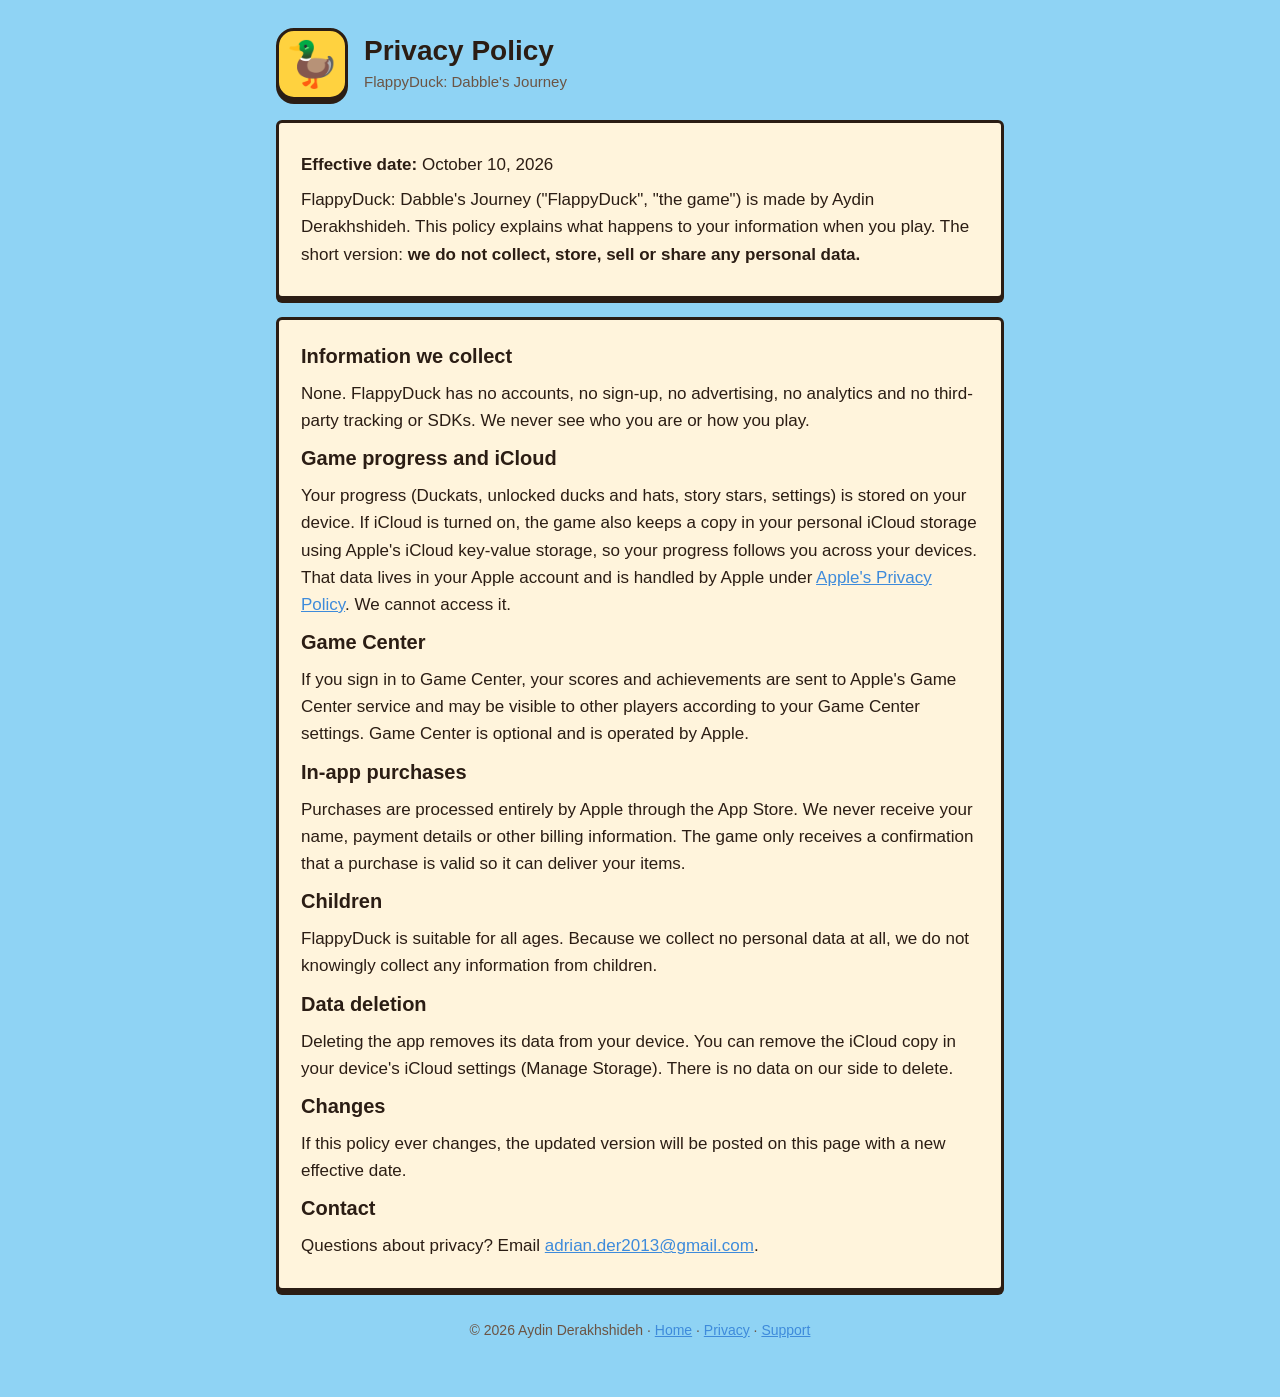
==== privacy.html @ c8196444 "Add website, privacy policy and support pages" ====
<!doctype html>
<html lang="en">
<head>
<meta charset="utf-8">
<meta name="viewport" content="width=device-width, initial-scale=1">
<title>Privacy Policy · FlappyDuck</title>
<link rel="stylesheet" href="style.css">
</head>
<body>
<div class="wrap">
<header><a class="badge" href="./" aria-label="Home">🦆</a><div><h1>Privacy Policy</h1><p class="sub">FlappyDuck: Dabble's Journey</p></div></header>
<div class="card">
<p><strong>Effective date:</strong> October 10, 2026</p>
<p>FlappyDuck: Dabble's Journey ("FlappyDuck", "the game") is made by Aydin Derakhshideh. This policy explains what happens to your information when you play. The short version: <strong>we do not collect, store, sell or share any personal data.</strong></p>
</div>
<div class="card">
<h2>Information we collect</h2>
<p>None. FlappyDuck has no accounts, no sign-up, no advertising, no analytics and no third-party tracking or SDKs. We never see who you are or how you play.</p>
<h2>Game progress and iCloud</h2>
<p>Your progress (Duckats, unlocked ducks and hats, story stars, settings) is stored on your device. If iCloud is turned on, the game also keeps a copy in your personal iCloud storage using Apple's iCloud key-value storage, so your progress follows you across your devices. That data lives in your Apple account and is handled by Apple under <a href="https://www.apple.com/legal/privacy/">Apple's Privacy Policy</a>. We cannot access it.</p>
<h2>Game Center</h2>
<p>If you sign in to Game Center, your scores and achievements are sent to Apple's Game Center service and may be visible to other players according to your Game Center settings. Game Center is optional and is operated by Apple.</p>
<h2>In-app purchases</h2>
<p>Purchases are processed entirely by Apple through the App Store. We never receive your name, payment details or other billing information. The game only receives a confirmation that a purchase is valid so it can deliver your items.</p>
<h2>Children</h2>
<p>FlappyDuck is suitable for all ages. Because we collect no personal data at all, we do not knowingly collect any information from children.</p>
<h2>Data deletion</h2>
<p>Deleting the app removes its data from your device. You can remove the iCloud copy in your device's iCloud settings (Manage Storage). There is no data on our side to delete.</p>
<h2>Changes</h2>
<p>If this policy ever changes, the updated version will be posted on this page with a new effective date.</p>
<h2>Contact</h2>
<p>Questions about privacy? Email <a href="mailto:adrian.der2013@gmail.com">adrian.der2013@gmail.com</a>.</p>
</div>
<footer>© 2026 Aydin Derakhshideh · <a href="./">Home</a> · <a href="privacy.html">Privacy</a> · <a href="support.html">Support</a></footer>
</div>
</body>
</html>
---- style.css ----
:root { --ink:#2B1D14; --cream:#FFF4DC; --shade:#F0DCB0; --yellow:#FFD23F; --teal:#2EC4B6; --sky:#8FD3F4; --blue:#3E8BDB; --page:#8FD3F4; --muted:#6B5444; }
@media (prefers-color-scheme: dark) { :root { --page:#13243A; --cream:#2A2018; --shade:#3A2C20; --ink:#FFF4DC; --muted:#D8C4A4; } }
* { box-sizing:border-box; }
body { margin:0; background:var(--page); color:var(--ink); font:17px/1.6 -apple-system, BlinkMacSystemFont, "Segoe UI", Roboto, Helvetica, Arial, sans-serif; }
.wrap { max-width:760px; margin:0 auto; padding:28px 16px 56px; }
header { display:flex; align-items:center; gap:16px; margin-bottom:20px; }
.badge { display:flex; align-items:center; justify-content:center; width:72px; height:72px; flex:none; font-size:44px; background:#FFD23F; border:3px solid #2B1D14; border-radius:18px; box-shadow:0 4px 0 #2B1D14; }
header a { color:inherit; text-decoration:none; }
h1 { margin:0; font-size:28px; line-height:1.2; }
.sub { margin:2px 0 0; color:var(--muted); font-size:15px; }
.card { background:var(--cream); border:3px solid #2B1D14; border-radius:6px; box-shadow:0 4px 0 #2B1D14; padding:20px 22px; margin:18px 0; }
h2 { font-size:20px; margin:0 0 8px; }
h3 { font-size:17px; margin:16px 0 4px; }
p, li { margin:8px 0; }
ul { padding-left:22px; }
a { color:var(--blue); }
nav { display:flex; flex-wrap:wrap; gap:10px; margin-top:6px; }
nav a { display:inline-block; padding:8px 14px; background:var(--yellow); color:#2B1D14; border:3px solid #2B1D14; border-radius:6px; box-shadow:0 3px 0 #2B1D14; font-weight:700; text-decoration:none; }
footer { margin-top:28px; color:var(--muted); font-size:14px; text-align:center; }
@media (prefers-color-scheme: dark) { .card { border-color:#000; box-shadow:0 4px 0 #000; } footer, .sub { color:#BFD6EA; } a { color:#7FC4FF; } }
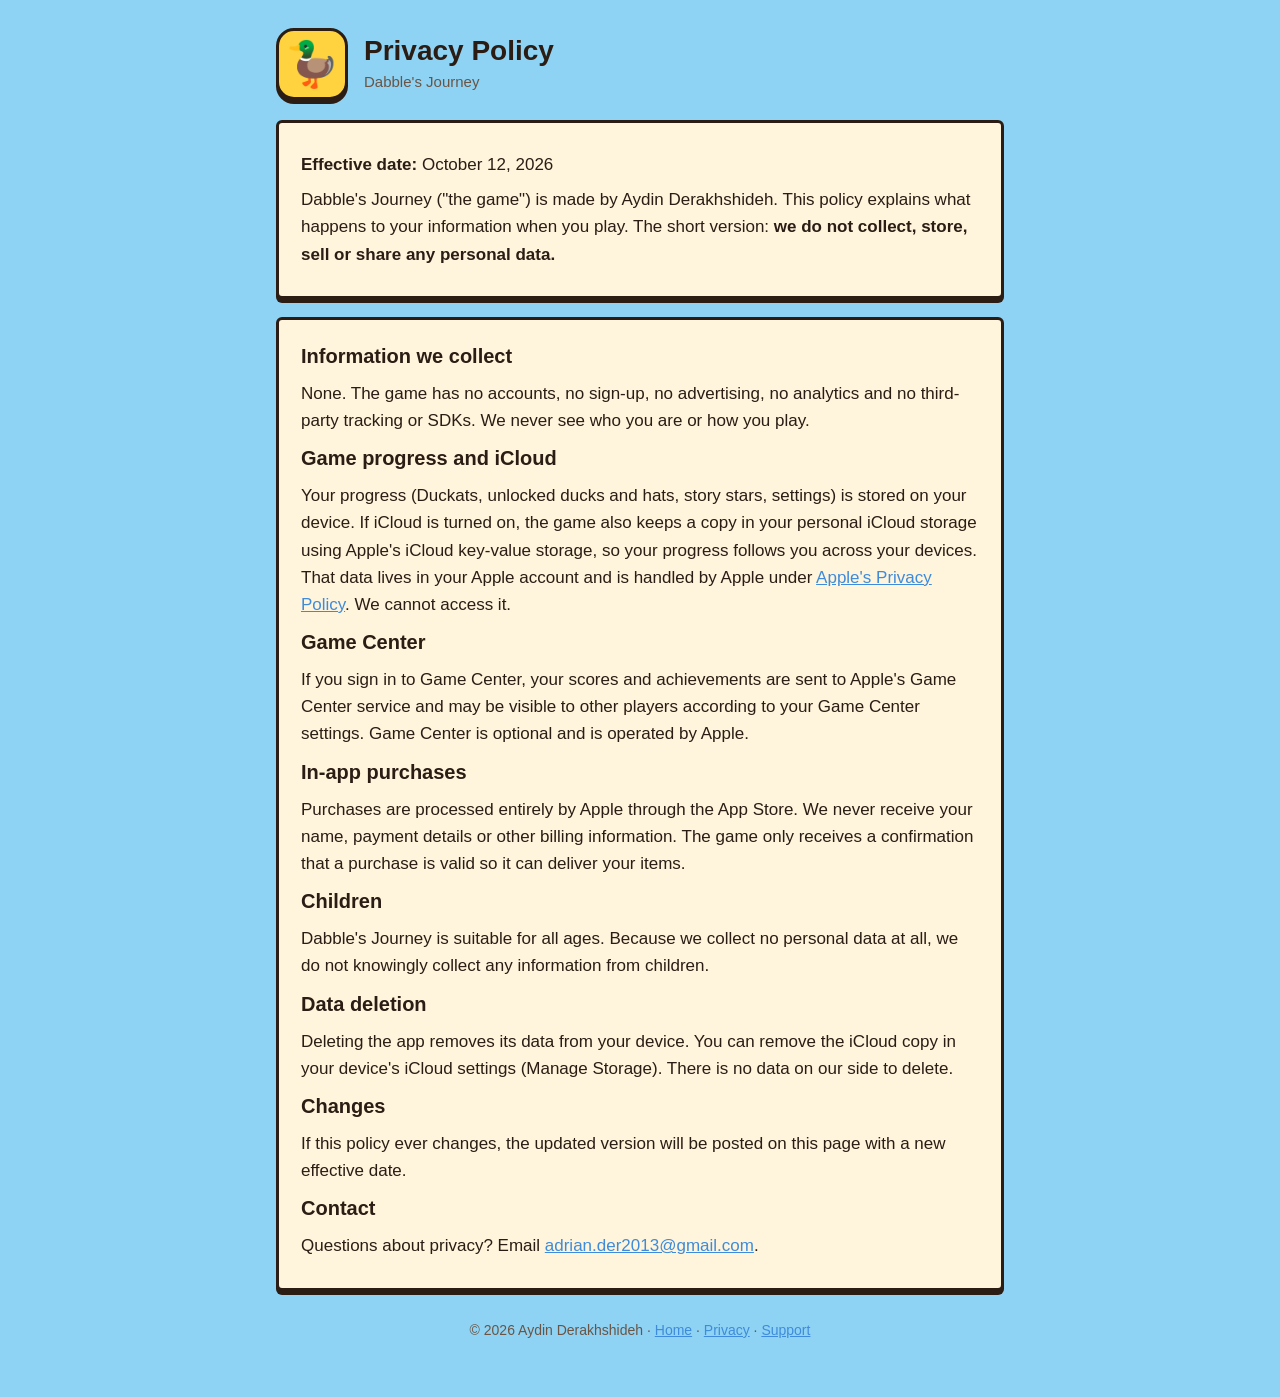
==== commit 66e33eeb: "Rename site to Dabble's Journey" ====
--- a/privacy.html
+++ b/privacy.html
@@ -3,19 +3,19 @@
 <head>
 <meta charset="utf-8">
 <meta name="viewport" content="width=device-width, initial-scale=1">
-<title>Privacy Policy · FlappyDuck</title>
+<title>Privacy Policy · Dabble's Journey</title>
 <link rel="stylesheet" href="style.css">
 </head>
 <body>
 <div class="wrap">
-<header><a class="badge" href="./" aria-label="Home">🦆</a><div><h1>Privacy Policy</h1><p class="sub">FlappyDuck: Dabble's Journey</p></div></header>
+<header><a class="badge" href="./" aria-label="Home">🦆</a><div><h1>Privacy Policy</h1><p class="sub">Dabble's Journey</p></div></header>
 <div class="card">
-<p><strong>Effective date:</strong> October 10, 2026</p>
-<p>FlappyDuck: Dabble's Journey ("FlappyDuck", "the game") is made by Aydin Derakhshideh. This policy explains what happens to your information when you play. The short version: <strong>we do not collect, store, sell or share any personal data.</strong></p>
+<p><strong>Effective date:</strong> October 12, 2026</p>
+<p>Dabble's Journey ("the game") is made by Aydin Derakhshideh. This policy explains what happens to your information when you play. The short version: <strong>we do not collect, store, sell or share any personal data.</strong></p>
 </div>
 <div class="card">
 <h2>Information we collect</h2>
-<p>None. FlappyDuck has no accounts, no sign-up, no advertising, no analytics and no third-party tracking or SDKs. We never see who you are or how you play.</p>
+<p>None. The game has no accounts, no sign-up, no advertising, no analytics and no third-party tracking or SDKs. We never see who you are or how you play.</p>
 <h2>Game progress and iCloud</h2>
 <p>Your progress (Duckats, unlocked ducks and hats, story stars, settings) is stored on your device. If iCloud is turned on, the game also keeps a copy in your personal iCloud storage using Apple's iCloud key-value storage, so your progress follows you across your devices. That data lives in your Apple account and is handled by Apple under <a href="https://www.apple.com/legal/privacy/">Apple's Privacy Policy</a>. We cannot access it.</p>
 <h2>Game Center</h2>
@@ -23,7 +23,7 @@
 <h2>In-app purchases</h2>
 <p>Purchases are processed entirely by Apple through the App Store. We never receive your name, payment details or other billing information. The game only receives a confirmation that a purchase is valid so it can deliver your items.</p>
 <h2>Children</h2>
-<p>FlappyDuck is suitable for all ages. Because we collect no personal data at all, we do not knowingly collect any information from children.</p>
+<p>Dabble's Journey is suitable for all ages. Because we collect no personal data at all, we do not knowingly collect any information from children.</p>
 <h2>Data deletion</h2>
 <p>Deleting the app removes its data from your device. You can remove the iCloud copy in your device's iCloud settings (Manage Storage). There is no data on our side to delete.</p>
 <h2>Changes</h2>
